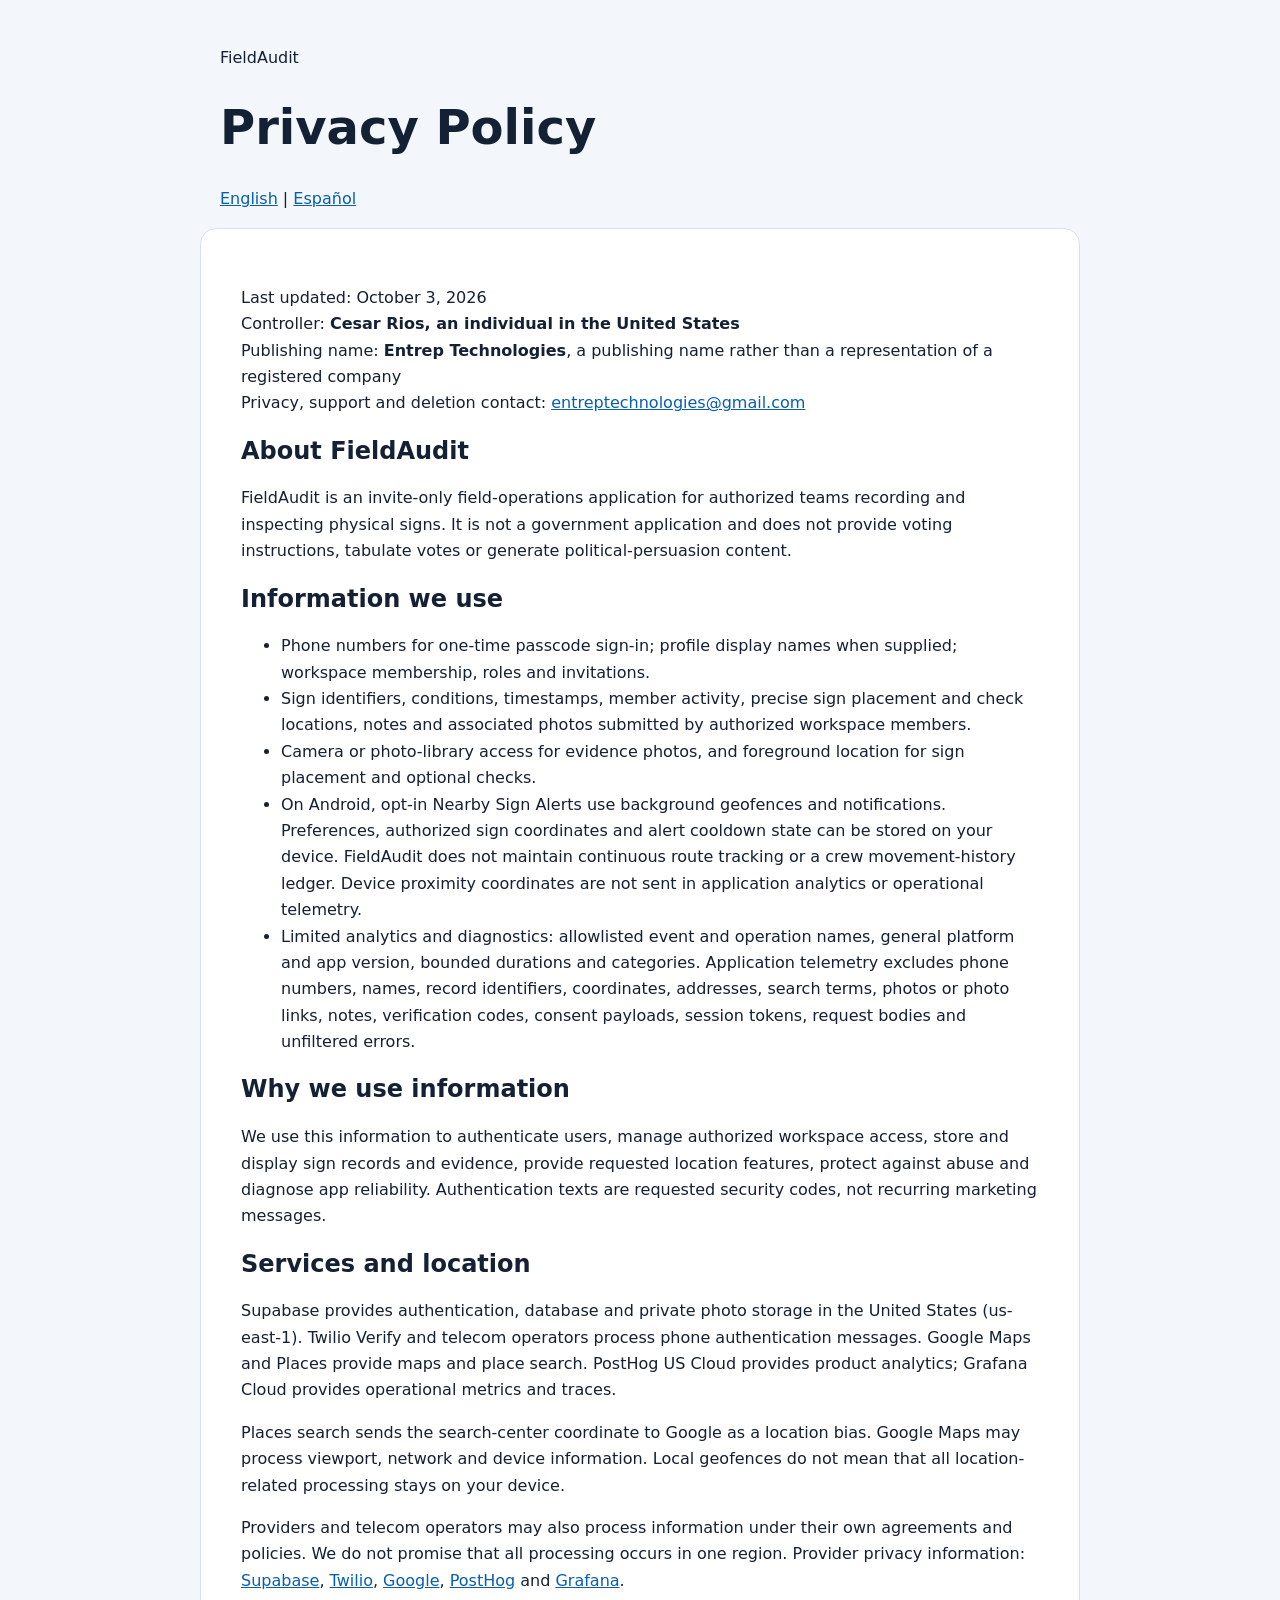
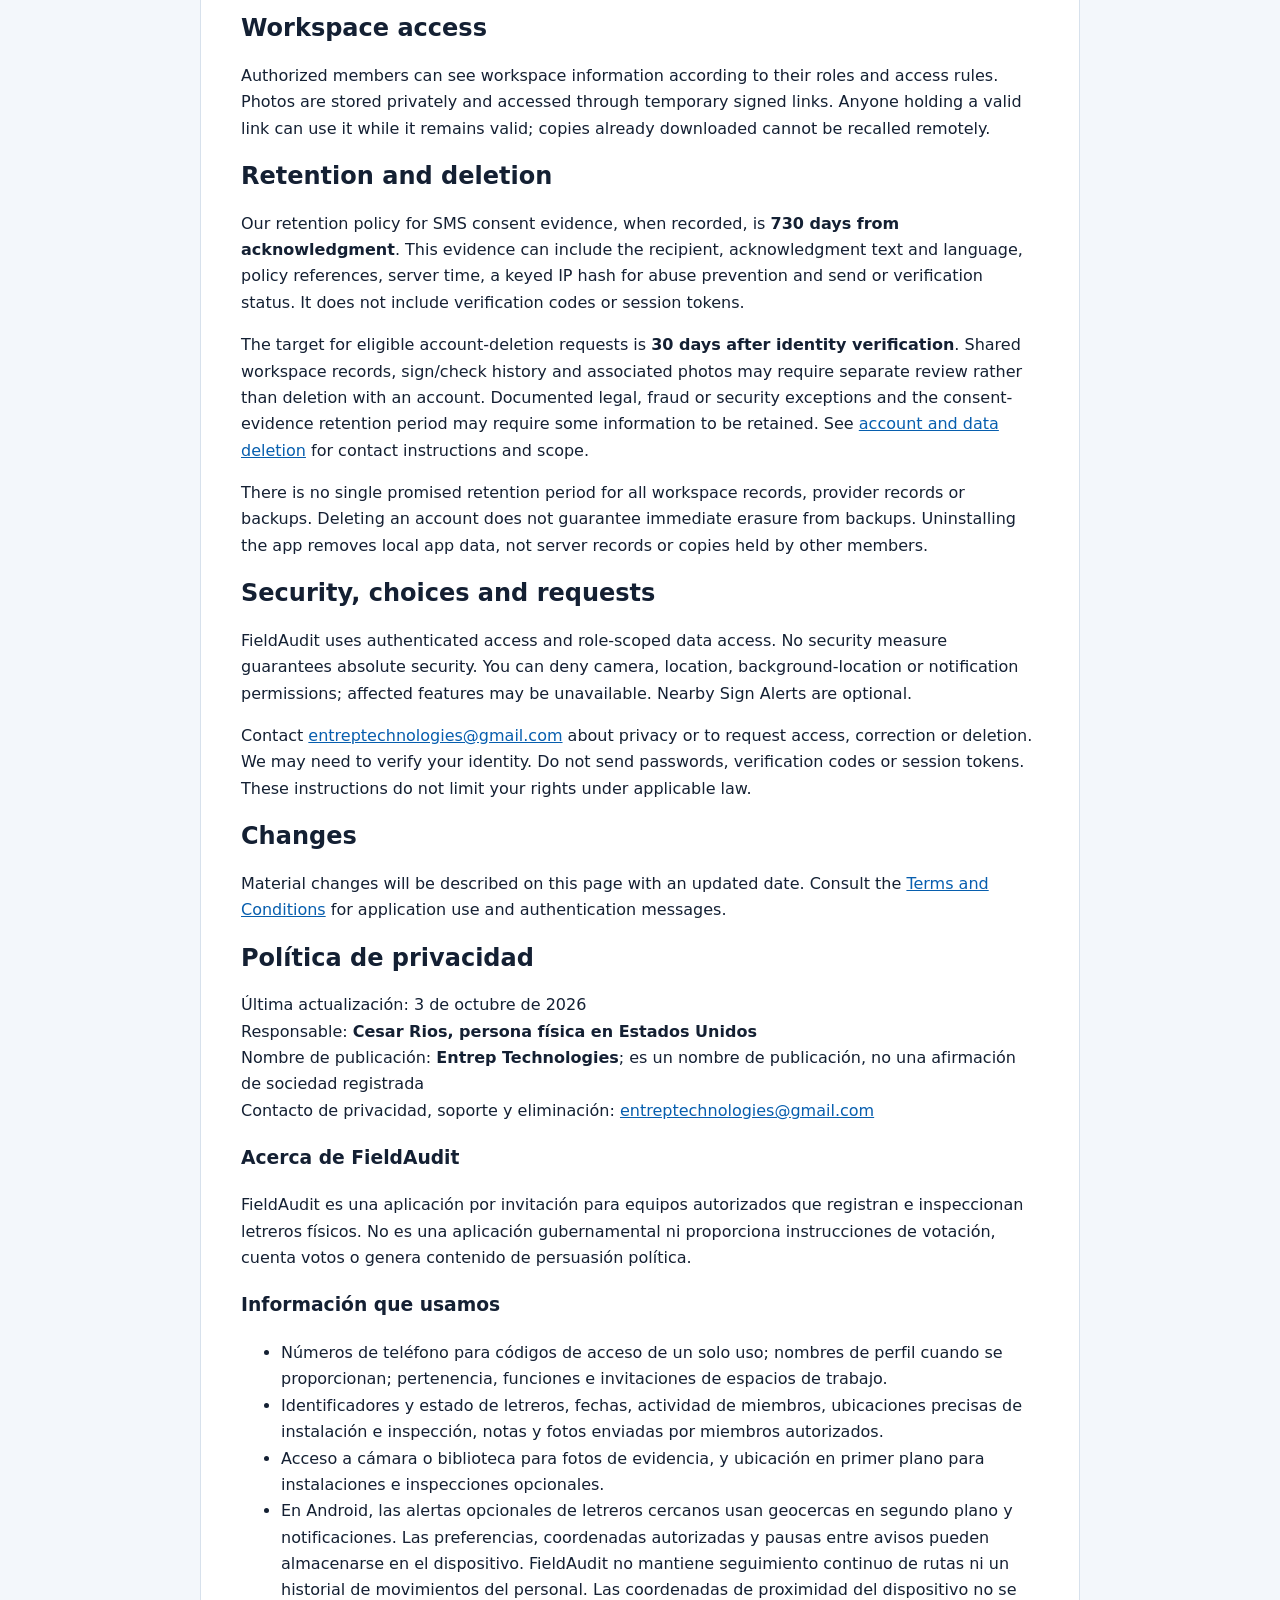
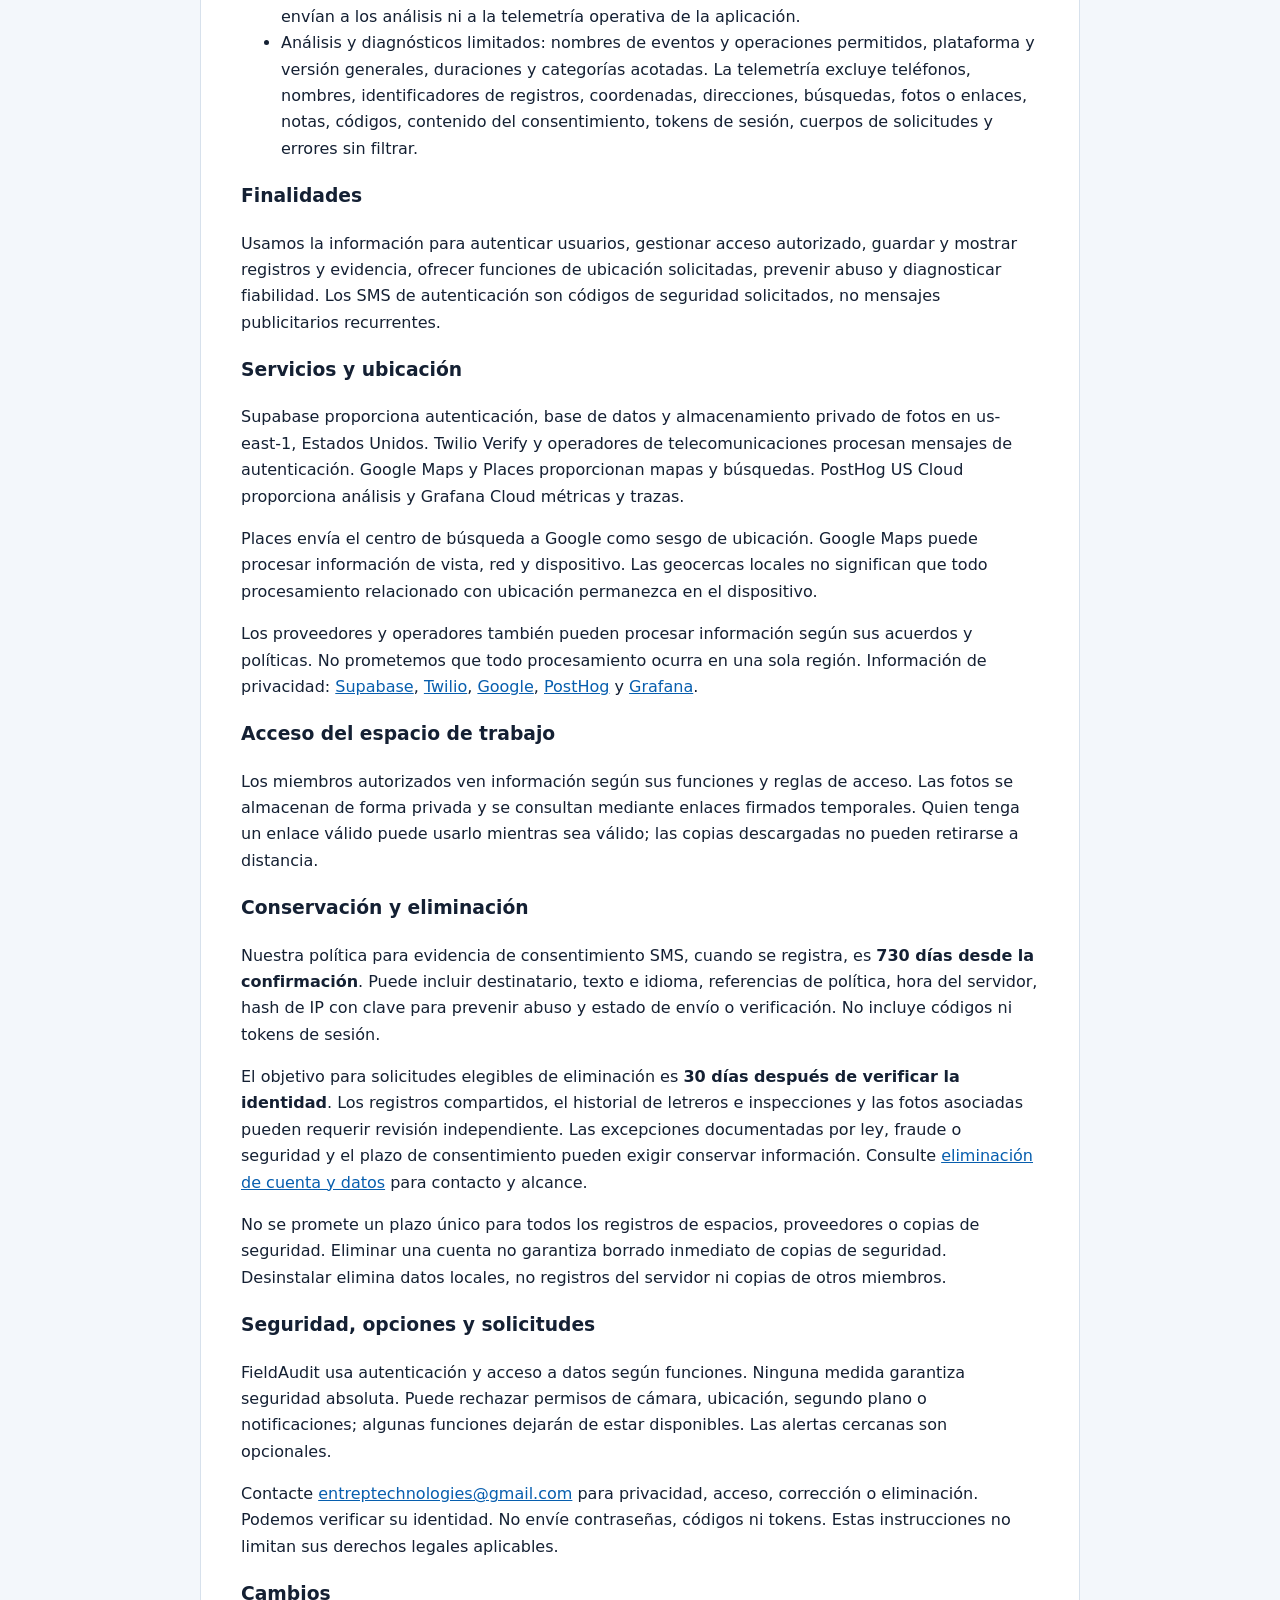
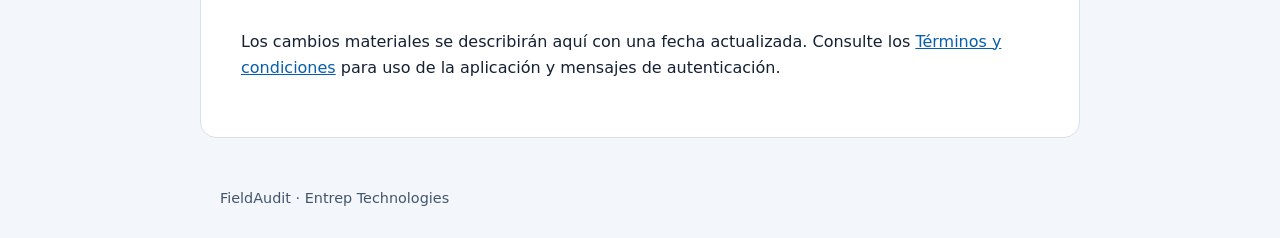
==== privacy/index.html @ d107f605 "Publish approved FieldAudit baseline EN/ES legal pages Co-authored-by: Copilot App <223556219+Copilo" ====
<!doctype html>
<html lang="en">
  <head>
    <meta charset="utf-8" />
    <meta name="viewport" content="width=device-width, initial-scale=1" />
    <title>FieldAudit Privacy Policy</title>
    <link rel="stylesheet" href="../assets/site.css" />
  </head>
  <body>
    <header>
      <p>FieldAudit</p>
      <h1>Privacy Policy</h1>
      <nav aria-label="Language">
        <a href="#en">English</a> | <a href="#es" lang="es">Español</a>
      </nav>
    </header>
    <main>
      <section lang="en" id="en" aria-label="Privacy Policy in English">
        <p>
          Last updated: October 3, 2026<br />
          Controller:
          <strong>Cesar Rios, an individual in the United States</strong><br />
          Publishing name: <strong>Entrep Technologies</strong>, a publishing
          name rather than a representation of a registered company<br />
          Privacy, support and deletion contact:
          <a href="mailto:entreptechnologies@gmail.com"
            >entreptechnologies@gmail.com</a
          >
        </p>
        <h2>About FieldAudit</h2>
        <p>
          FieldAudit is an invite-only field-operations application for
          authorized teams recording and inspecting physical signs. It is not a
          government application and does not provide voting instructions,
          tabulate votes or generate political-persuasion content.
        </p>
        <h2>Information we use</h2>
        <ul>
          <li>
            Phone numbers for one-time passcode sign-in; profile display names
            when supplied; workspace membership, roles and invitations.
          </li>
          <li>
            Sign identifiers, conditions, timestamps, member activity, precise
            sign placement and check locations, notes and associated photos
            submitted by authorized workspace members.
          </li>
          <li>
            Camera or photo-library access for evidence photos, and foreground
            location for sign placement and optional checks.
          </li>
          <li>
            On Android, opt-in Nearby Sign Alerts use background geofences and
            notifications. Preferences, authorized sign coordinates and alert
            cooldown state can be stored on your device. FieldAudit does not
            maintain continuous route tracking or a crew movement-history
            ledger. Device proximity coordinates are not sent in application
            analytics or operational telemetry.
          </li>
          <li>
            Limited analytics and diagnostics: allowlisted event and operation
            names, general platform and app version, bounded durations and
            categories. Application telemetry excludes phone numbers, names,
            record identifiers, coordinates, addresses, search terms, photos or
            photo links, notes, verification codes, consent payloads, session
            tokens, request bodies and unfiltered errors.
          </li>
        </ul>
        <h2>Why we use information</h2>
        <p>
          We use this information to authenticate users, manage authorized
          workspace access, store and display sign records and evidence, provide
          requested location features, protect against abuse and diagnose app
          reliability. Authentication texts are requested security codes, not
          recurring marketing messages.
        </p>
        <h2>Services and location</h2>
        <p>
          Supabase provides authentication, database and private photo storage
          in the United States (us-east-1). Twilio Verify and telecom operators
          process phone authentication messages. Google Maps and Places provide
          maps and place search. PostHog US Cloud provides product analytics;
          Grafana Cloud provides operational metrics and traces.
        </p>
        <p>
          Places search sends the search-center coordinate to Google as a
          location bias. Google Maps may process viewport, network and device
          information. Local geofences do not mean that all location-related
          processing stays on your device.
        </p>
        <p>
          Providers and telecom operators may also process information under
          their own agreements and policies. We do not promise that all
          processing occurs in one region. Provider privacy information:
          <a href="https://supabase.com/privacy">Supabase</a>,
          <a href="https://www.twilio.com/en-us/legal/privacy">Twilio</a>,
          <a href="https://policies.google.com/privacy">Google</a>,
          <a href="https://posthog.com/privacy">PostHog</a> and
          <a href="https://grafana.com/legal/privacy-policy/">Grafana</a>.
        </p>
        <h2>Workspace access</h2>
        <p>
          Authorized members can see workspace information according to their
          roles and access rules. Photos are stored privately and accessed
          through temporary signed links. Anyone holding a valid link can use it
          while it remains valid; copies already downloaded cannot be recalled
          remotely.
        </p>
        <h2>Retention and deletion</h2>
        <p>
          Our retention policy for SMS consent evidence, when recorded, is
          <strong>730 days from acknowledgment</strong>. This evidence can
          include the recipient, acknowledgment text and language, policy
          references, server time, a keyed IP hash for abuse prevention and send
          or verification status. It does not include verification codes or
          session tokens.
        </p>
        <p>
          The target for eligible account-deletion requests is
          <strong>30 days after identity verification</strong>. Shared workspace
          records, sign/check history and associated photos may require separate
          review rather than deletion with an account. Documented legal, fraud
          or security exceptions and the consent-evidence retention period may
          require some information to be retained. See
          <a href="../delete/">account and data deletion</a> for contact
          instructions and scope.
        </p>
        <p>
          There is no single promised retention period for all workspace
          records, provider records or backups. Deleting an account does not
          guarantee immediate erasure from backups. Uninstalling the app removes
          local app data, not server records or copies held by other members.
        </p>
        <h2>Security, choices and requests</h2>
        <p>
          FieldAudit uses authenticated access and role-scoped data access. No
          security measure guarantees absolute security. You can deny camera,
          location, background-location or notification permissions; affected
          features may be unavailable. Nearby Sign Alerts are optional.
        </p>
        <p>
          Contact
          <a href="mailto:entreptechnologies@gmail.com"
            >entreptechnologies@gmail.com</a
          >
          about privacy or to request access, correction or deletion. We may
          need to verify your identity. Do not send passwords, verification
          codes or session tokens. These instructions do not limit your rights
          under applicable law.
        </p>
        <h2>Changes</h2>
        <p>
          Material changes will be described on this page with an updated date.
          Consult the <a href="../terms/">Terms and Conditions</a> for
          application use and authentication messages.
        </p>
      </section>
      <section lang="es" id="es" aria-label="Política de privacidad en español">
        <h2>Política de privacidad</h2>
        <p>
          Última actualización: 3 de octubre de 2026<br />
          Responsable:
          <strong>Cesar Rios, persona física en Estados Unidos</strong><br />
          Nombre de publicación: <strong>Entrep Technologies</strong>; es un
          nombre de publicación, no una afirmación de sociedad registrada<br />
          Contacto de privacidad, soporte y eliminación:
          <a href="mailto:entreptechnologies@gmail.com"
            >entreptechnologies@gmail.com</a
          >
        </p>
        <h3>Acerca de FieldAudit</h3>
        <p>
          FieldAudit es una aplicación por invitación para equipos autorizados
          que registran e inspeccionan letreros físicos. No es una aplicación
          gubernamental ni proporciona instrucciones de votación, cuenta votos o
          genera contenido de persuasión política.
        </p>
        <h3>Información que usamos</h3>
        <ul>
          <li>
            Números de teléfono para códigos de acceso de un solo uso; nombres
            de perfil cuando se proporcionan; pertenencia, funciones e
            invitaciones de espacios de trabajo.
          </li>
          <li>
            Identificadores y estado de letreros, fechas, actividad de miembros,
            ubicaciones precisas de instalación e inspección, notas y fotos
            enviadas por miembros autorizados.
          </li>
          <li>
            Acceso a cámara o biblioteca para fotos de evidencia, y ubicación en
            primer plano para instalaciones e inspecciones opcionales.
          </li>
          <li>
            En Android, las alertas opcionales de letreros cercanos usan
            geocercas en segundo plano y notificaciones. Las preferencias,
            coordenadas autorizadas y pausas entre avisos pueden almacenarse en
            el dispositivo. FieldAudit no mantiene seguimiento continuo de rutas
            ni un historial de movimientos del personal. Las coordenadas de
            proximidad del dispositivo no se envían a los análisis ni a la
            telemetría operativa de la aplicación.
          </li>
          <li>
            Análisis y diagnósticos limitados: nombres de eventos y operaciones
            permitidos, plataforma y versión generales, duraciones y categorías
            acotadas. La telemetría excluye teléfonos, nombres, identificadores
            de registros, coordenadas, direcciones, búsquedas, fotos o enlaces,
            notas, códigos, contenido del consentimiento, tokens de sesión,
            cuerpos de solicitudes y errores sin filtrar.
          </li>
        </ul>
        <h3>Finalidades</h3>
        <p>
          Usamos la información para autenticar usuarios, gestionar acceso
          autorizado, guardar y mostrar registros y evidencia, ofrecer funciones
          de ubicación solicitadas, prevenir abuso y diagnosticar fiabilidad.
          Los SMS de autenticación son códigos de seguridad solicitados, no
          mensajes publicitarios recurrentes.
        </p>
        <h3>Servicios y ubicación</h3>
        <p>
          Supabase proporciona autenticación, base de datos y almacenamiento
          privado de fotos en us-east-1, Estados Unidos. Twilio Verify y
          operadores de telecomunicaciones procesan mensajes de autenticación.
          Google Maps y Places proporcionan mapas y búsquedas. PostHog US Cloud
          proporciona análisis y Grafana Cloud métricas y trazas.
        </p>
        <p>
          Places envía el centro de búsqueda a Google como sesgo de ubicación.
          Google Maps puede procesar información de vista, red y dispositivo.
          Las geocercas locales no significan que todo procesamiento relacionado
          con ubicación permanezca en el dispositivo.
        </p>
        <p>
          Los proveedores y operadores también pueden procesar información según
          sus acuerdos y políticas. No prometemos que todo procesamiento ocurra
          en una sola región. Información de privacidad:
          <a href="https://supabase.com/privacy">Supabase</a>,
          <a href="https://www.twilio.com/en-us/legal/privacy">Twilio</a>,
          <a href="https://policies.google.com/privacy">Google</a>,
          <a href="https://posthog.com/privacy">PostHog</a> y
          <a href="https://grafana.com/legal/privacy-policy/">Grafana</a>.
        </p>
        <h3>Acceso del espacio de trabajo</h3>
        <p>
          Los miembros autorizados ven información según sus funciones y reglas
          de acceso. Las fotos se almacenan de forma privada y se consultan
          mediante enlaces firmados temporales. Quien tenga un enlace válido
          puede usarlo mientras sea válido; las copias descargadas no pueden
          retirarse a distancia.
        </p>
        <h3>Conservación y eliminación</h3>
        <p>
          Nuestra política para evidencia de consentimiento SMS, cuando se
          registra, es <strong>730 días desde la confirmación</strong>. Puede
          incluir destinatario, texto e idioma, referencias de política, hora
          del servidor, hash de IP con clave para prevenir abuso y estado de
          envío o verificación. No incluye códigos ni tokens de sesión.
        </p>
        <p>
          El objetivo para solicitudes elegibles de eliminación es
          <strong>30 días después de verificar la identidad</strong>. Los
          registros compartidos, el historial de letreros e inspecciones y las
          fotos asociadas pueden requerir revisión independiente. Las
          excepciones documentadas por ley, fraude o seguridad y el plazo de
          consentimiento pueden exigir conservar información. Consulte
          <a href="../delete/#es">eliminación de cuenta y datos</a> para
          contacto y alcance.
        </p>
        <p>
          No se promete un plazo único para todos los registros de espacios,
          proveedores o copias de seguridad. Eliminar una cuenta no garantiza
          borrado inmediato de copias de seguridad. Desinstalar elimina datos
          locales, no registros del servidor ni copias de otros miembros.
        </p>
        <h3>Seguridad, opciones y solicitudes</h3>
        <p>
          FieldAudit usa autenticación y acceso a datos según funciones. Ninguna
          medida garantiza seguridad absoluta. Puede rechazar permisos de
          cámara, ubicación, segundo plano o notificaciones; algunas funciones
          dejarán de estar disponibles. Las alertas cercanas son opcionales.
        </p>
        <p>
          Contacte
          <a href="mailto:entreptechnologies@gmail.com"
            >entreptechnologies@gmail.com</a
          >
          para privacidad, acceso, corrección o eliminación. Podemos verificar
          su identidad. No envíe contraseñas, códigos ni tokens. Estas
          instrucciones no limitan sus derechos legales aplicables.
        </p>
        <h3>Cambios</h3>
        <p>
          Los cambios materiales se describirán aquí con una fecha actualizada.
          Consulte los <a href="../terms/#es">Términos y condiciones</a> para
          uso de la aplicación y mensajes de autenticación.
        </p>
      </section>
    </main>
    <footer>FieldAudit · Entrep Technologies</footer>
  </body>
</html>
---- assets/site.css ----
:root {
  color-scheme: light;
  font-family:
    'Segoe UI',
    system-ui,
    -apple-system,
    BlinkMacSystemFont,
    sans-serif;
  color: #142033;
  background: #f3f7fb;
}

body {
  margin: 0;
}

header,
main,
footer {
  box-sizing: border-box;
  margin: 0 auto;
  max-width: 880px;
  padding: 1.25rem;
}

header {
  padding-top: 2rem;
}

h1,
h2 {
  line-height: 1.2;
}

h1 {
  font-size: clamp(2rem, 5vw, 3rem);
}

main {
  background: #fff;
  border: 1px solid #d7e1ec;
  border-radius: 1rem;
  line-height: 1.65;
  margin-bottom: 2rem;
  padding: clamp(1.25rem, 4vw, 2.5rem);
}

a {
  color: #075eae;
}

footer {
  color: #43556b;
  font-size: 0.9rem;
  padding-bottom: 2rem;
}
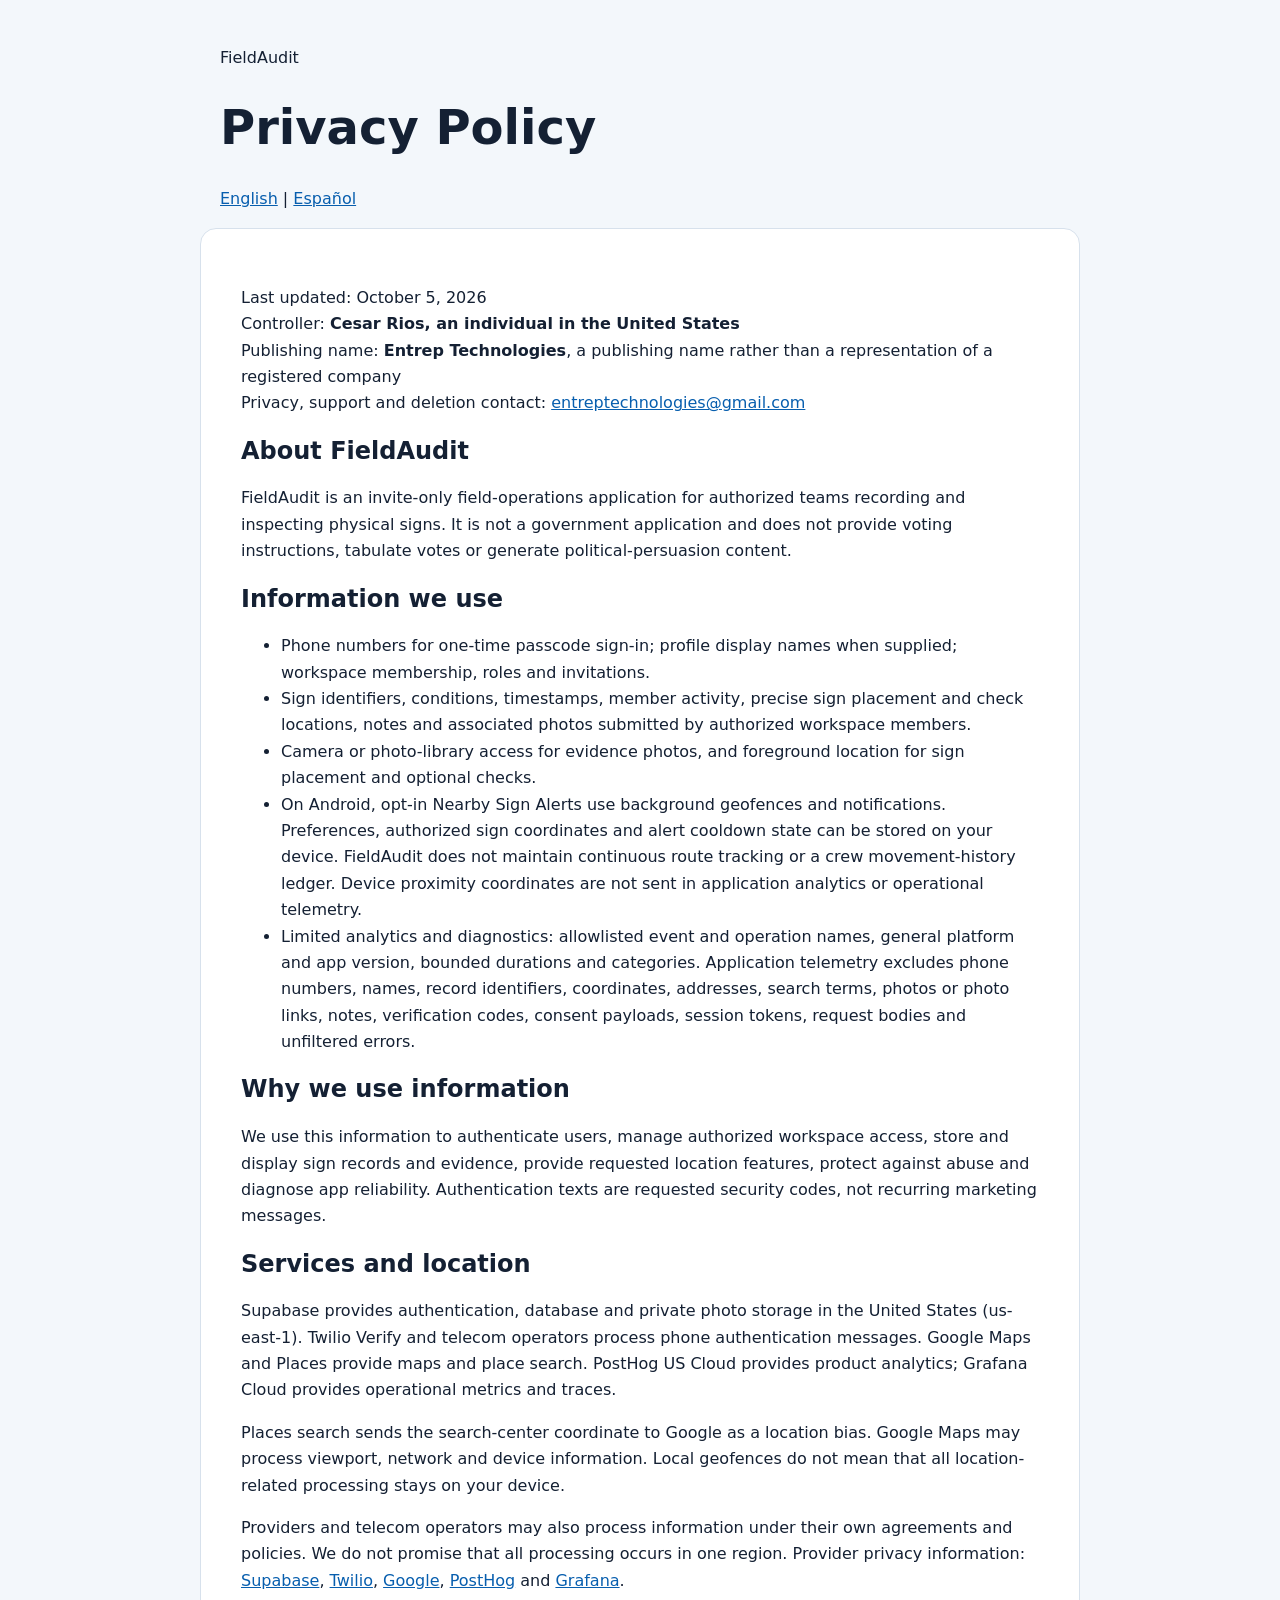
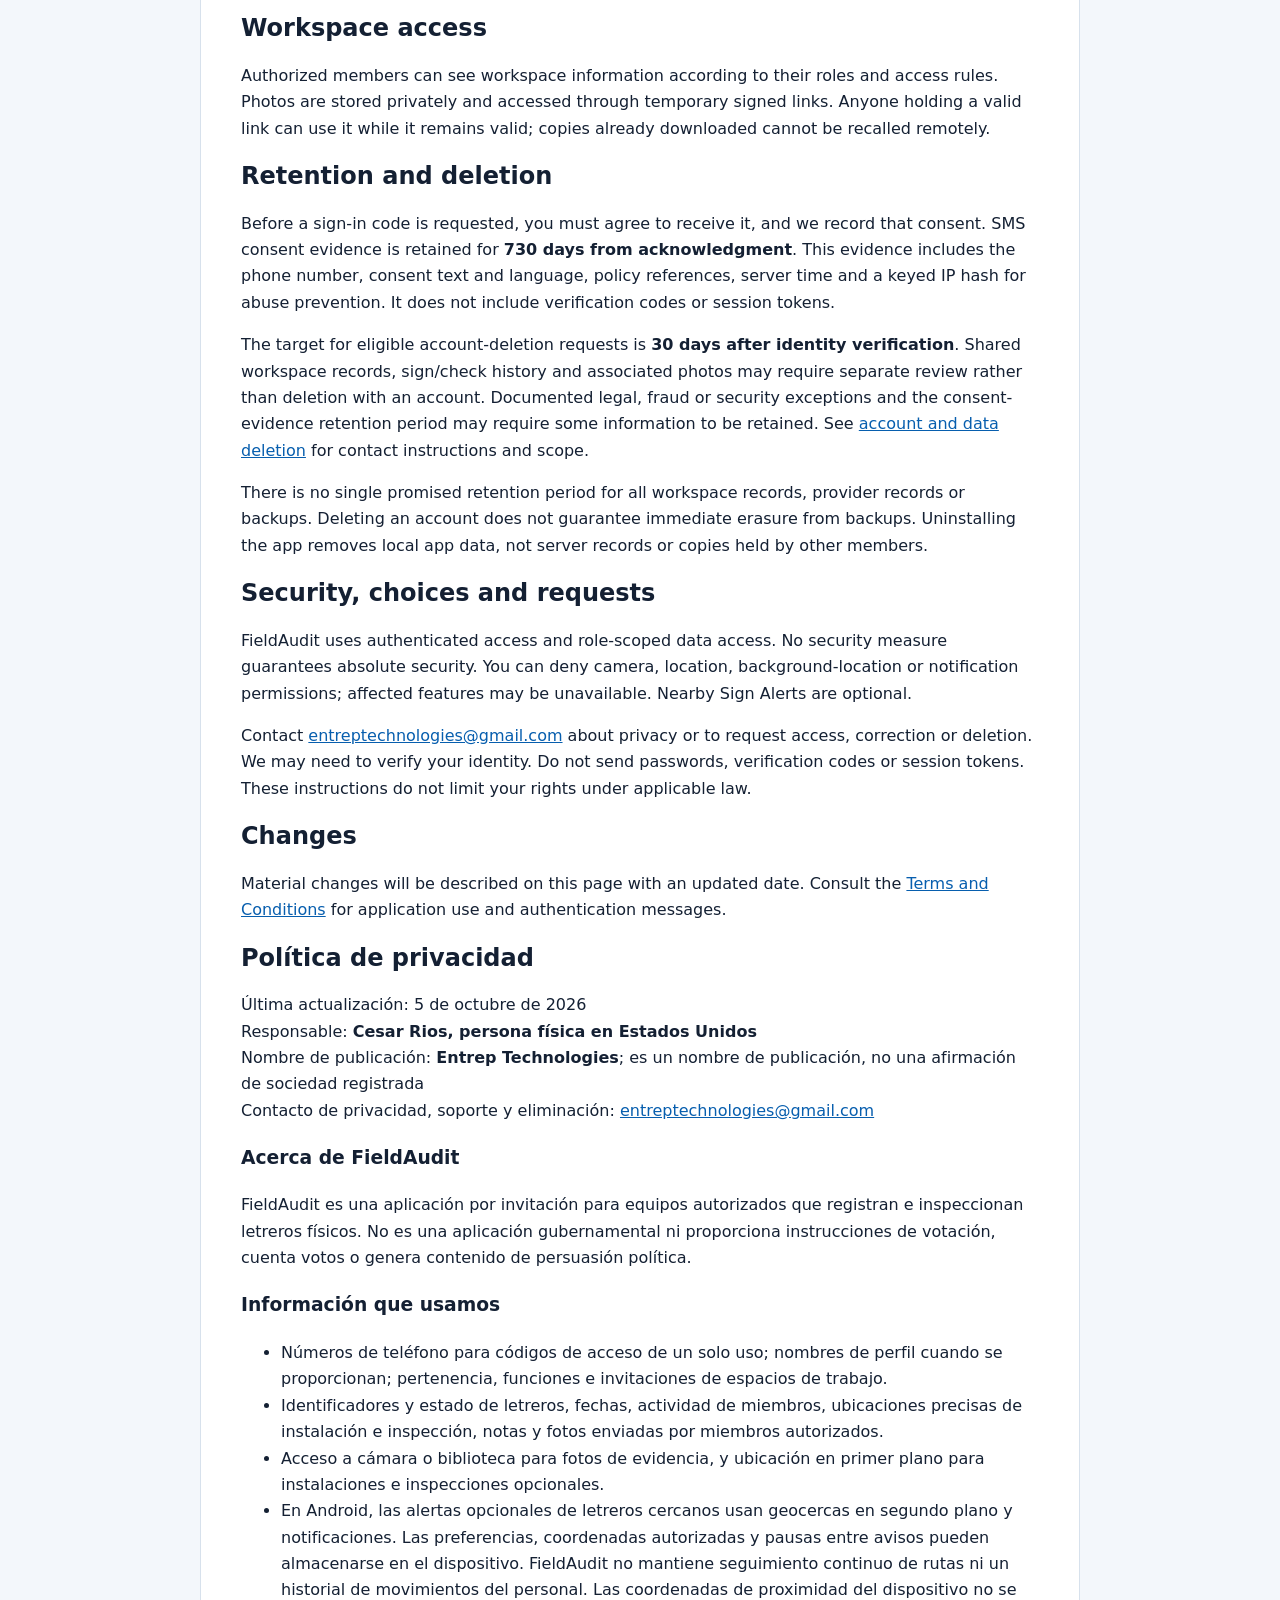
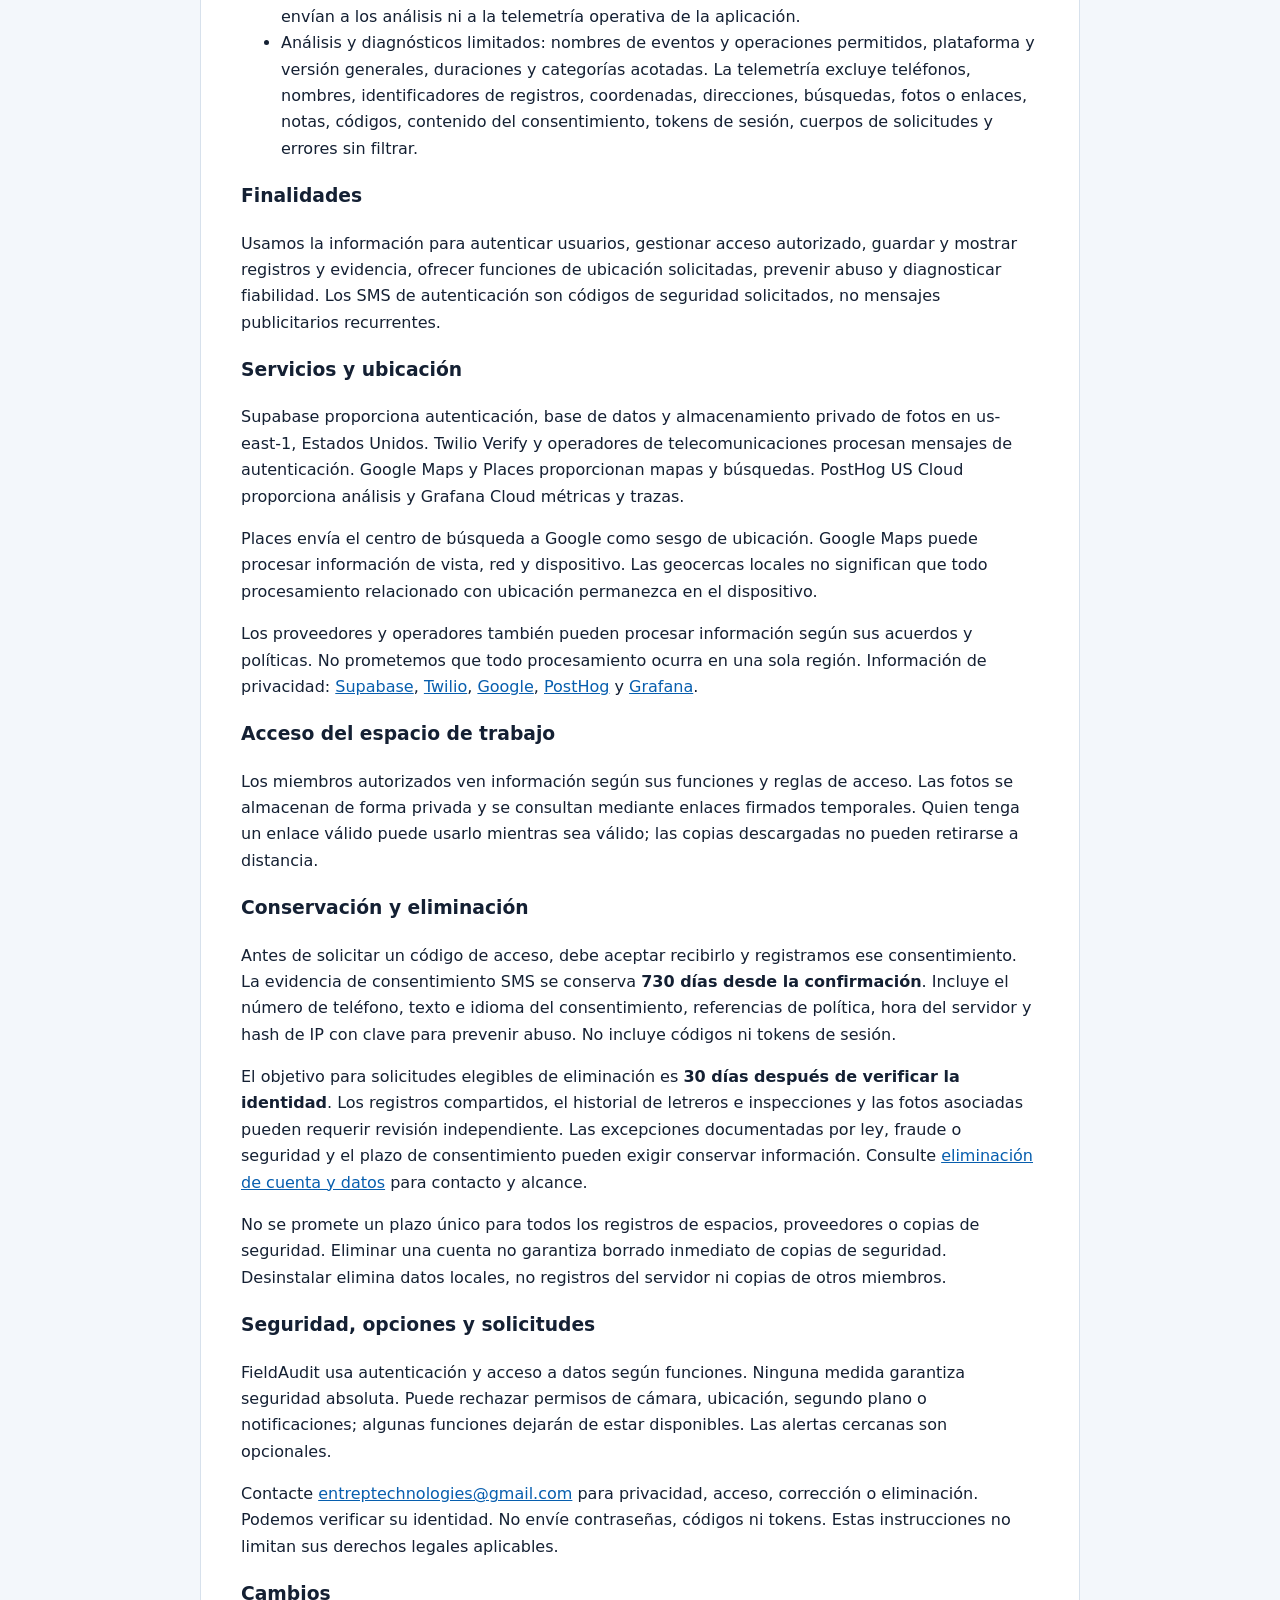
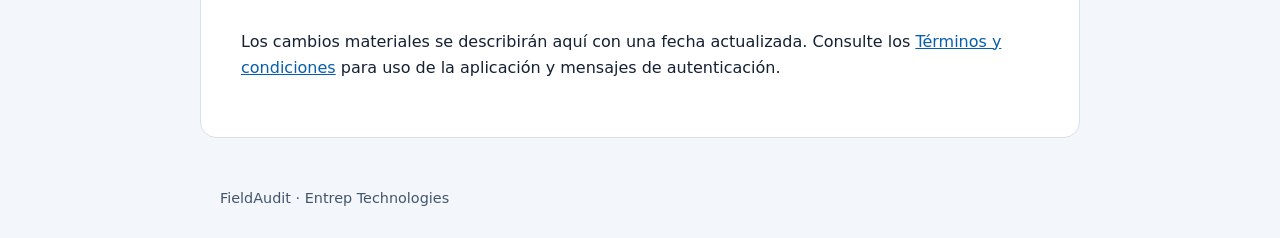
==== commit 8e364cd9: "Update legal pages: consent before OTP and in-app deletion (October 5, 2026) Co-authored-by: Copilot" ====
--- a/privacy/index.html
+++ b/privacy/index.html
@@ -17,7 +17,7 @@
     <main>
       <section lang="en" id="en" aria-label="Privacy Policy in English">
         <p>
-          Last updated: October 3, 2026<br />
+          Last updated: October 5, 2026<br />
           Controller:
           <strong>Cesar Rios, an individual in the United States</strong><br />
           Publishing name: <strong>Entrep Technologies</strong>, a publishing
@@ -108,12 +108,12 @@
         </p>
         <h2>Retention and deletion</h2>
         <p>
-          Our retention policy for SMS consent evidence, when recorded, is
-          <strong>730 days from acknowledgment</strong>. This evidence can
-          include the recipient, acknowledgment text and language, policy
-          references, server time, a keyed IP hash for abuse prevention and send
-          or verification status. It does not include verification codes or
-          session tokens.
+          Before a sign-in code is requested, you must agree to receive it, and
+          we record that consent. SMS consent evidence is retained for
+          <strong>730 days from acknowledgment</strong>. This evidence includes
+          the phone number, consent text and language, policy references, server
+          time and a keyed IP hash for abuse prevention. It does not include
+          verification codes or session tokens.
         </p>
         <p>
           The target for eligible account-deletion requests is
@@ -158,7 +158,7 @@
       <section lang="es" id="es" aria-label="Política de privacidad en español">
         <h2>Política de privacidad</h2>
         <p>
-          Última actualización: 3 de octubre de 2026<br />
+          Última actualización: 5 de octubre de 2026<br />
           Responsable:
           <strong>Cesar Rios, persona física en Estados Unidos</strong><br />
           Nombre de publicación: <strong>Entrep Technologies</strong>; es un
@@ -251,11 +251,12 @@
         </p>
         <h3>Conservación y eliminación</h3>
         <p>
-          Nuestra política para evidencia de consentimiento SMS, cuando se
-          registra, es <strong>730 días desde la confirmación</strong>. Puede
-          incluir destinatario, texto e idioma, referencias de política, hora
-          del servidor, hash de IP con clave para prevenir abuso y estado de
-          envío o verificación. No incluye códigos ni tokens de sesión.
+          Antes de solicitar un código de acceso, debe aceptar recibirlo y
+          registramos ese consentimiento. La evidencia de consentimiento SMS se
+          conserva <strong>730 días desde la confirmación</strong>. Incluye el
+          número de teléfono, texto e idioma del consentimiento, referencias de
+          política, hora del servidor y hash de IP con clave para prevenir
+          abuso. No incluye códigos ni tokens de sesión.
         </p>
         <p>
           El objetivo para solicitudes elegibles de eliminación es
